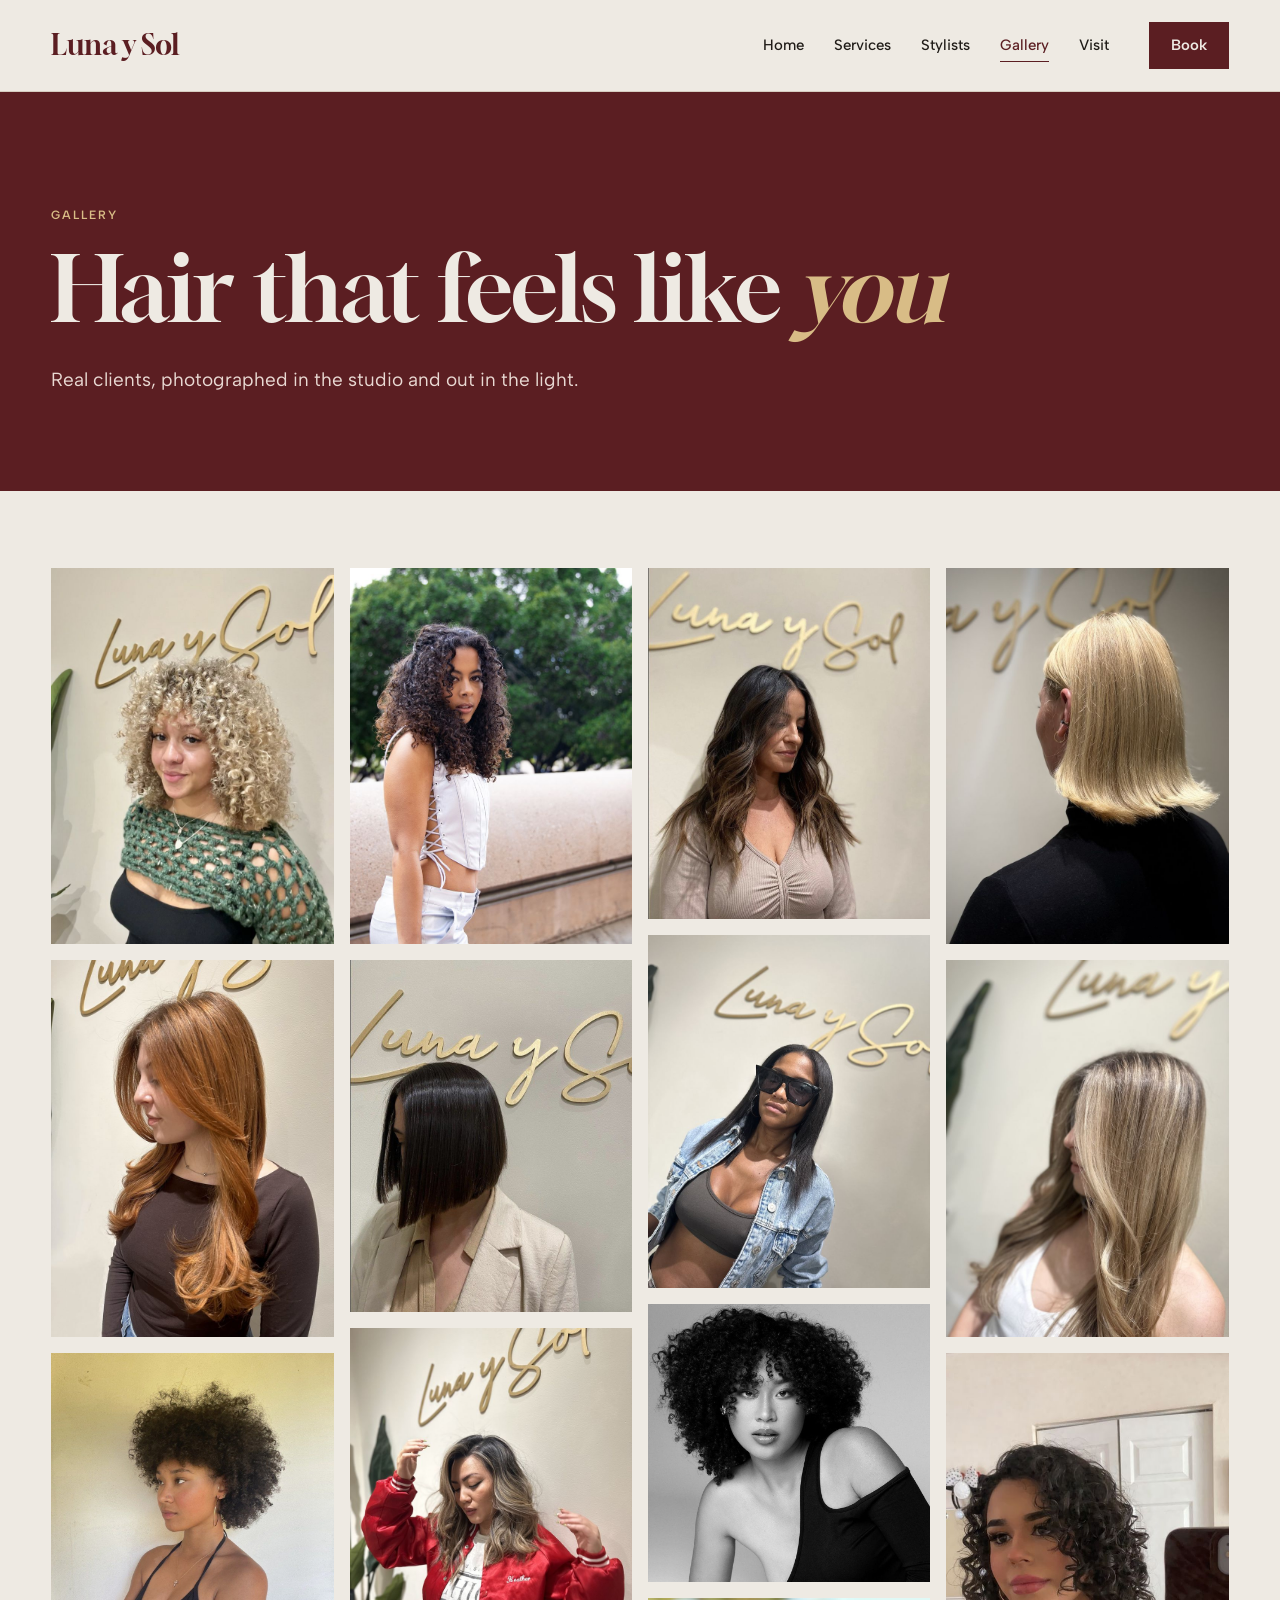
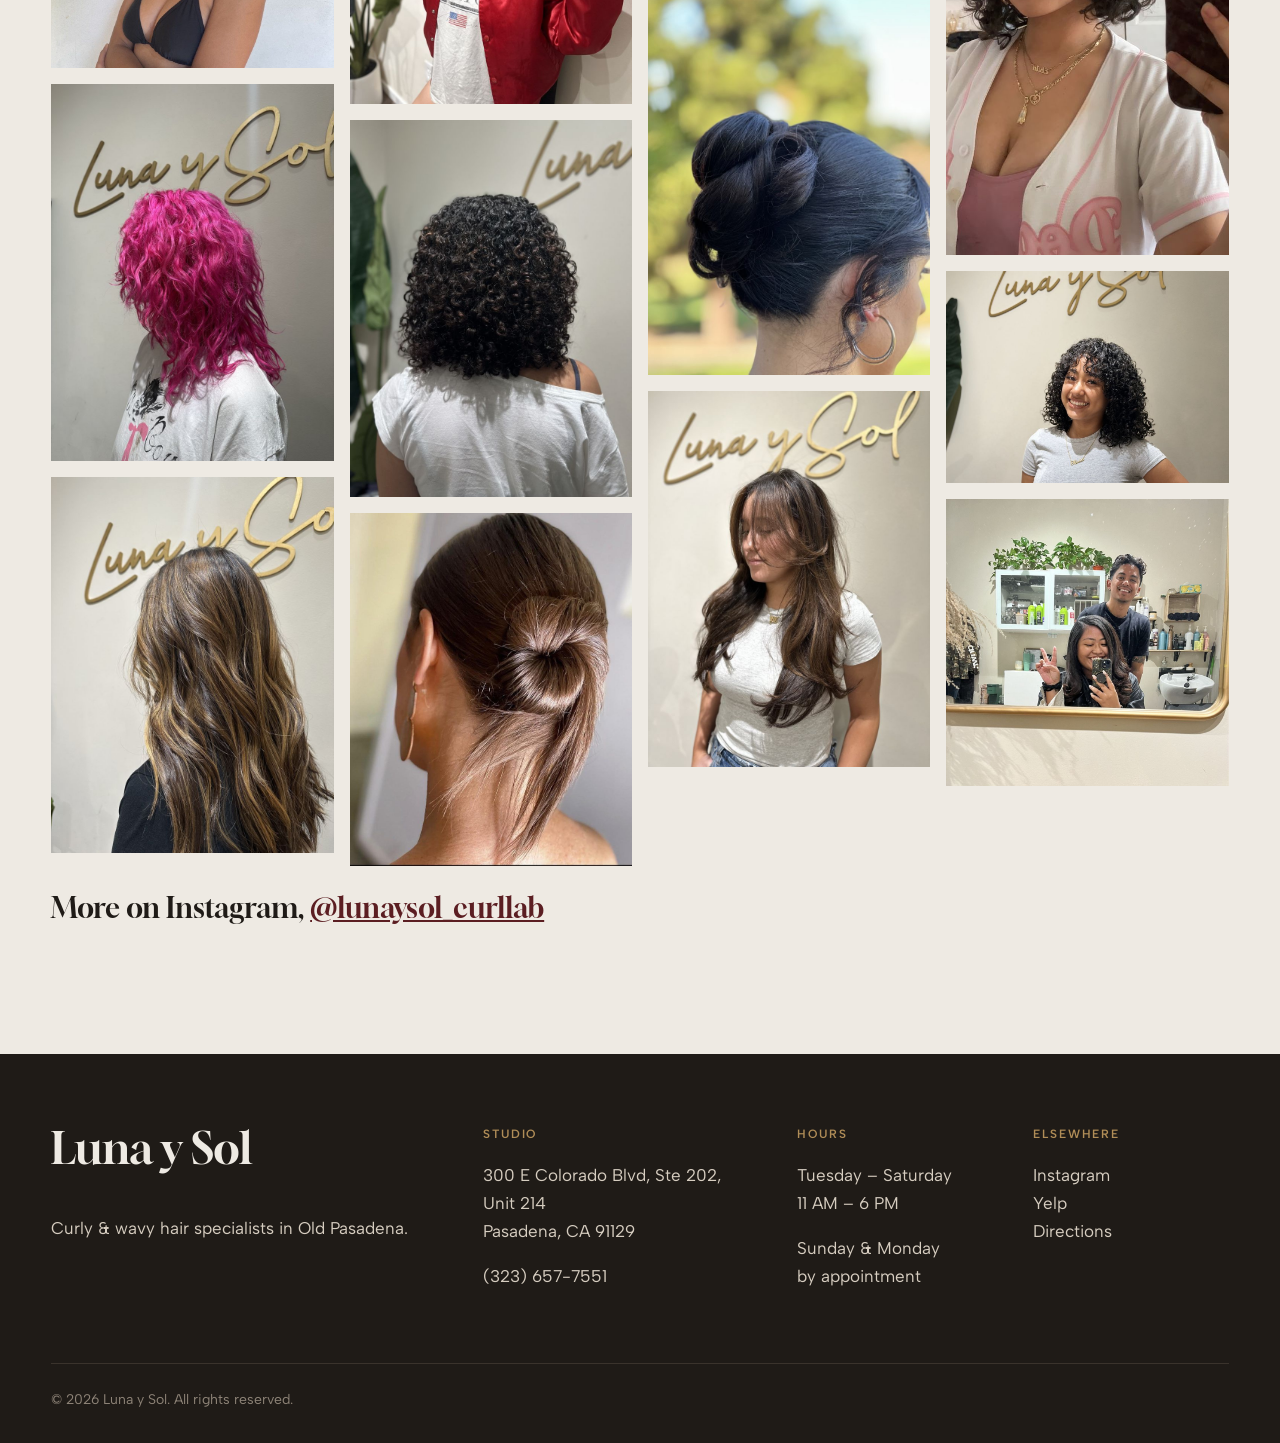
==== gallery.html @ 681049b1 "Luna y Sol v6 concept Co-Authored-By: Claude Opus 5.5 <noreply@anthropic.com>" ====
<!doctype html>
<html lang="en">
<head>
<meta charset="utf-8">
<meta name="viewport" content="width=device-width, initial-scale=1">
<title>Gallery | Luna y Sol</title>
<meta name="description" content="Boutique hair studio in Old Pasadena. Curly and wavy cuts, lived-in color, texture services and extensions.">
<link rel="preconnect" href="https://fonts.googleapis.com">
<link rel="preconnect" href="https://fonts.gstatic.com" crossorigin>
<link href="https://fonts.googleapis.com/css2?family=Albert+Sans:wght@400;500;600&family=Gloock&display=swap" rel="stylesheet">
<link rel="stylesheet" href="styles.css">

</head>
<body>
<a class="skip" href="#main">Skip to content</a>
<header class="site-head">
  <a class="mark" href="index.html">Luna y Sol</a>
  <nav class="nav" aria-label="Main">
    <a href="index.html">Home</a>
<a href="services.html">Services</a>
<a href="stylists.html">Stylists</a>
<a href="gallery.html" aria-current="page">Gallery</a>
<a href="visit.html">Visit</a>
  </nav>
  <a class="head-book" href="visit.html#book">Book</a>
  <details class="menu">
    <summary>Menu</summary>
    <nav aria-label="Mobile"><a href="index.html">Home</a>
<a href="services.html">Services</a>
<a href="stylists.html">Stylists</a>
<a href="gallery.html" aria-current="page">Gallery</a>
<a href="visit.html">Visit</a><a href="visit.html#book">Book a visit</a></nav>
  </details>
</header>
<main id="main">
<section class="page-head">
  <p class="label">Gallery</p>
  <h1>Hair that feels like <em>you</em></h1>
  <p class="lede">Real clients, photographed in the studio and out in the light.</p>
</section>
<div class="wrap masonry">
<figure><img src="images/photo16.jpg" alt="Blonde spiral curls under the gold Luna y Sol sign" loading="lazy"></figure>
<figure><img src="images/photo12.jpg" alt="Long copper layers with soft face-framing" loading="lazy"></figure>
<figure><img src="images/photo4.jpg" alt="Rounded coily shape, natural texture" loading="lazy"></figure>
<figure><img src="images/photo14.jpg" alt="Vivid magenta waves" loading="lazy"></figure>
<figure><img src="images/photo18.jpg" alt="Lived-in brunette balayage" loading="lazy"></figure>
<figure><img src="images/photo2.jpg" alt="Defined curls photographed outdoors" loading="lazy"></figure>
<figure><img src="images/photo15.jpg" alt="Glossy blunt bob" loading="lazy"></figure>
<figure><img src="images/photo3.jpg" alt="Bronde waves with curtain fringe" loading="lazy"></figure>
<figure><img src="images/photo19.jpg" alt="Dense curly cut from behind" loading="lazy"></figure>
<figure><img src="images/photo11.jpg" alt="Low sculpted bun" loading="lazy"></figure>
<figure><img src="images/photo5.jpg" alt="Dark chocolate waves" loading="lazy"></figure>
<figure><img src="images/photo13.jpg" alt="Sleek long straight hair" loading="lazy"></figure>
<figure><img src="images/photo1.jpg" alt="Black and white portrait of full curls" loading="lazy"></figure>
<figure><img src="images/photo17.jpg" alt="Twisted updo with pins" loading="lazy"></figure>
<figure><img src="images/photo6.jpg" alt="Long layers with curtain bangs" loading="lazy"></figure>
<figure><img src="images/photo10.jpg" alt="Platinum blunt bob from behind" loading="lazy"></figure>
<figure><img src="images/photo20.jpg" alt="Soft blonde ribbons of color" loading="lazy"></figure>
<figure><img src="images/photo7.jpg" alt="Curly bob mirror selfie" loading="lazy"></figure>
<figure><img src="images/photo9.jpg" alt="Smiling client with shoulder-length curls" loading="lazy"></figure>
<figure><img src="images/photo8.jpg" alt="Hector and a client in the studio mirror" loading="lazy"></figure>
</div>
<section class="wrap ig-line"><p>More on Instagram, <a href="https://www.instagram.com/lunaysol_curllab/">@lunaysol_curllab</a></p></section>
</main>
<footer class="site-foot">
  <div class="foot-grid">
    <div>
      <p class="foot-mark">Luna y Sol</p>
      <p>Curly &amp; wavy hair specialists in Old Pasadena.</p>
    </div>
    <div>
      <p class="label">Studio</p>
      <p>300 E Colorado Blvd, Ste 202, Unit 214<br>Pasadena, CA 91129</p>
      <p><a href="tel:+13236577551">(323) 657-7551</a></p>
    </div>
    <div>
      <p class="label">Hours</p>
      <p>Tuesday – Saturday<br>11 AM – 6 PM</p>
      <p>Sunday &amp; Monday<br>by appointment</p>
    </div>
    <div>
      <p class="label">Elsewhere</p>
      <p><a href="https://www.instagram.com/lunaysol_curllab/">Instagram</a><br><a href="https://www.yelp.com/biz/luna-y-sol-pasadena">Yelp</a><br><a href="https://www.google.com/maps/dir/?api=1&destination=300+E+Colorado+Blvd+Pasadena+CA">Directions</a></p>
    </div>
  </div>
  <p class="copy">&copy; 2026 Luna y Sol. All rights reserved.</p>
</footer>
</body>
</html>
---- styles.css ----
:root{
  --oxblood:#5B1E22; --oxblood-2:#43161A; --oxblood-3:#6E2A2E;
  --brass:#B08D57; --brass-light:#D8BC86; --brass-deep:#7A5C30;
  --plaster:#EEEAE3; --plaster-2:#E5DFD5; --stone:#D6CDC0;
  --ink:#1F1B17; --muted:#5E554B;
  --serif:"Gloock", Georgia, serif; --sans:"Albert Sans", system-ui, sans-serif;
  --pad:clamp(16px,4vw,56px);
}
*{box-sizing:border-box}
html{scroll-behavior:smooth}
body{margin:0;background:var(--plaster);color:var(--ink);font:400 17px/1.65 var(--sans);-webkit-font-smoothing:antialiased}
img{display:block;max-width:100%}
a{color:inherit}
h1,h2,h3{font-family:var(--serif);font-weight:400;line-height:1.05;margin:0;letter-spacing:-.01em}
em{font-style:italic}
p{margin:0 0 1em}
.wrap{max-width:1320px;margin:0 auto;padding-left:var(--pad);padding-right:var(--pad)}
.label{font:600 12px/1.4 var(--sans);letter-spacing:.16em;text-transform:uppercase;color:var(--brass-deep);margin:0 0 18px}
.skip{position:absolute;left:-999px}.skip:focus{left:16px;top:16px;background:#fff;padding:8px 12px;z-index:9}
:focus-visible{outline:2px solid var(--brass);outline-offset:3px}

/* header */
.site-head{display:flex;align-items:center;gap:40px;padding:22px var(--pad);background:var(--plaster);border-bottom:1px solid var(--stone);position:sticky;top:0;z-index:20}
.mark{font:400 28px/1 var(--serif);text-decoration:none;color:var(--oxblood);margin-right:auto}
.nav{display:flex;gap:30px}
.nav a{text-decoration:none;font-size:15px;font-weight:500;padding:4px 0;border-bottom:1px solid transparent}
.nav a:hover,.nav a[aria-current]{border-color:var(--oxblood);color:var(--oxblood)}
.head-book{font-weight:600;font-size:15px;color:var(--plaster);background:var(--oxblood);padding:11px 22px;text-decoration:none}
.head-book:hover{background:var(--oxblood-2)}
.menu{display:none;position:relative}
.menu summary{list-style:none;cursor:pointer;font-weight:600;font-size:15px;padding:8px 0;border-bottom:1px solid var(--ink)}
.menu summary::-webkit-details-marker{display:none}
.menu nav{position:absolute;right:0;top:44px;background:var(--oxblood);color:var(--plaster);display:flex;flex-direction:column;min-width:220px;padding:12px 0}
.menu nav a{padding:12px 22px;text-decoration:none;font-size:17px}
.menu nav a[aria-current]{color:var(--brass-light)}

/* buttons */
.btn{display:inline-block;background:var(--brass);color:var(--ink);font-weight:600;font-size:15px;padding:14px 26px;text-decoration:none;transition:background .2s}
.btn:hover{background:var(--brass-light)}
.text-link{font-weight:600;font-size:15px;text-decoration:none;border-bottom:1px solid currentColor;padding-bottom:2px}
.text-link.light{color:var(--plaster)}
.actions{display:flex;flex-wrap:wrap;align-items:center;gap:22px 28px;margin-top:30px}

/* hero */
.hero{display:grid;grid-template-columns:5fr 7fr;min-height:clamp(560px,calc(100vh - 81px),880px);background:var(--oxblood);color:var(--plaster)}
.hero-panel{padding:clamp(40px,6vw,96px) var(--pad);display:flex;flex-direction:column;justify-content:center}
.hero-panel .label{color:var(--brass-light)}
.hero h1{font-size:clamp(56px,7.4vw,124px);line-height:.95;margin-bottom:30px}
.hero h1 em{color:var(--brass-light)}
.hero-text{max-width:30em;color:#E9D9D3;font-size:18px}
.hero-meta{display:flex;gap:44px;margin:56px 0 0;padding-top:22px;border-top:1px solid var(--oxblood-3)}
.hero-meta dt{font-size:12px;letter-spacing:.16em;text-transform:uppercase;color:var(--brass-light)}
.hero-meta dd{margin:4px 0 0}
.hero-photo{position:relative;overflow:hidden}
.hero-photo img{position:absolute;inset:0;width:100%;height:100%;object-fit:cover;object-position:60% 30%}

/* welcome */
.welcome{padding-top:clamp(72px,10vw,150px);padding-bottom:clamp(56px,8vw,110px)}
.welcome .big{font:400 clamp(28px,3.6vw,52px)/1.18 var(--serif);max-width:22em;color:var(--oxblood)}
.welcome .small{max-width:34em;color:var(--muted);margin-left:auto;margin-top:28px;font-size:18px}

/* section heads */
.sec-head{display:flex;justify-content:space-between;align-items:end;gap:24px 60px;flex-wrap:wrap;margin-bottom:44px}
.sec-head h2{font-size:clamp(40px,5vw,76px)}
.sec-head h2 em{color:var(--oxblood)}
.sec-head p{max-width:30em;color:var(--muted);margin:0}

/* ledger */
.ledger-sec{padding-bottom:clamp(72px,10vw,140px)}
.ledger{list-style:none;margin:0;padding:0;border-top:1px solid var(--ink)}
.ledger li{border-bottom:1px solid var(--stone)}
.ledger a{display:grid;grid-template-columns:56px minmax(0,4fr) minmax(0,2fr) minmax(0,3fr) 96px;gap:24px;align-items:center;padding:22px 0;text-decoration:none;transition:background .25s,padding .25s}
.ledger a:hover{background:var(--plaster-2);padding-left:14px;padding-right:14px}
.l-num{font:500 14px var(--sans);color:var(--brass-deep)}
.l-name{font:400 clamp(28px,3vw,44px)/1.05 var(--serif)}
.l-kick{font-size:14px;font-weight:600;letter-spacing:.06em;text-transform:uppercase;color:var(--oxblood)}
.l-items{color:var(--muted);font-size:15px}
.ledger img{width:96px;height:120px;object-fit:cover;filter:saturate(.85)}
.ledger a:hover img{filter:none}

/* signature */
.signature{display:grid;grid-template-columns:1fr 1fr;background:var(--oxblood-2);color:var(--plaster)}
.sig-photo{min-height:640px;position:relative}
.sig-photo img{position:absolute;inset:0;width:100%;height:100%;object-fit:cover;object-position:center 20%}
.sig-copy{padding:clamp(48px,7vw,120px) var(--pad);align-self:center;max-width:640px}
.sig-copy .label{color:var(--brass-light)}
.sig-copy h2{font-size:clamp(44px,5.2vw,84px);margin-bottom:28px}
.sig-copy p{color:#E9D9D3;font-size:18px}
.sig-copy .result{font:400 26px/1.3 var(--serif);color:var(--brass-light);margin:28px 0}
.ruled{list-style:none;padding:0;margin:0 0 34px}
.ruled li{padding:12px 0;border-top:1px solid rgba(214,205,192,.35)}
.ruled li:last-child{border-bottom:1px solid rgba(214,205,192,.35)}
.signature .ruled li{border-color:var(--oxblood-3)}

/* textures */
.textures{padding-top:clamp(72px,10vw,140px);padding-bottom:clamp(72px,10vw,140px)}
.tex-row{display:grid;grid-template-columns:repeat(4,1fr);gap:20px}
.tex-row figure{margin:0}
.tex-row img{aspect-ratio:3/4;width:100%;object-fit:cover}
.tex-row:hover img{opacity:.75}.tex-row figure:hover img{opacity:1}
.tex-row img{transition:opacity .3s}
.tex-row figcaption{padding-top:16px;color:var(--muted);font-size:15px}
.tex-row figcaption span{display:block;font:400 34px/1.1 var(--serif);color:var(--ink);margin-bottom:4px}

/* stylists home */
.stylists-home{padding-bottom:clamp(72px,10vw,140px)}
.stylist-pair{display:grid;grid-template-columns:1fr 1fr;gap:20px}
.stylist img{aspect-ratio:4/5;width:100%;object-fit:cover;object-position:center 25%}
.stylist div{display:flex;justify-content:space-between;align-items:baseline;padding:18px 0;border-bottom:1px solid var(--ink)}
.stylist h3{font-size:40px}
.stylist .label{margin:0}

/* reviews */
.reviews{padding-top:clamp(56px,8vw,110px);padding-bottom:clamp(72px,10vw,140px);border-top:1px solid var(--stone)}
.rev-grid{display:grid;grid-template-columns:3fr 2fr;gap:60px;align-items:start}
blockquote{margin:0}
blockquote cite{display:block;font:600 13px var(--sans);letter-spacing:.14em;text-transform:uppercase;font-style:normal;color:var(--brass-deep)}
.rev-main p{font:400 clamp(30px,3.6vw,54px)/1.15 var(--serif);color:var(--oxblood)}
.rev-side blockquote{padding:0 0 28px;margin-bottom:28px;border-bottom:1px solid var(--stone)}
.rev-side p{font-size:19px}
.yelp{margin-top:30px}.yelp a{font-weight:600;color:var(--oxblood)}
.rev-cols{columns:3 280px;column-gap:48px}
.rev-cols blockquote{break-inside:avoid;padding:24px 0;border-top:1px solid var(--stone)}
.rev-cols p{font:400 23px/1.3 var(--serif)}

/* visit home */
.visit-home{background:var(--oxblood);color:var(--plaster);padding:clamp(64px,9vw,130px) 0}
.visit-grid{display:grid;grid-template-columns:3fr 2fr;gap:60px}
.visit-home .label{color:var(--brass-light)}
.visit-home h2{font-size:clamp(48px,6vw,96px);margin-bottom:28px}
.visit-home p{color:#E9D9D3;max-width:32em}
.hours{border-collapse:collapse;width:100%;align-self:end}
.hours caption{text-align:left}
.visit-home .hours caption{color:var(--brass-light)}
.hours th,.hours td{padding:13px 0;border-bottom:1px solid var(--oxblood-3);text-align:left;font-weight:400}
.hours td{text-align:right}
.hours.dark th,.hours.dark td{border-color:var(--stone)}

/* footer */
.site-foot{background:var(--ink);color:var(--stone);padding:72px var(--pad) 32px}
.foot-grid{display:grid;grid-template-columns:2fr 1.4fr 1fr 1fr;gap:40px;max-width:1320px;margin:0 auto}
.foot-mark{font:400 44px/1 var(--serif);color:var(--plaster)}
.site-foot .label{color:var(--brass)}
.site-foot a{text-decoration:none}.site-foot a:hover{color:var(--brass-light)}
.copy{max-width:1320px;margin:56px auto 0;padding-top:24px;border-top:1px solid #3a332c;font-size:14px;color:#8d8377}

/* page head */
.page-head{background:var(--oxblood);color:var(--plaster);padding:clamp(64px,9vw,130px) var(--pad) clamp(48px,6vw,80px)}
.page-head .label{color:var(--brass-light)}
.page-head h1{font-size:clamp(52px,7vw,112px);max-width:12em}
.page-head h1 em{color:var(--brass-light)}
.page-head .lede{max-width:36em;margin-top:28px;color:#E9D9D3;font-size:19px}

/* services page */
.svc-list{padding-top:clamp(56px,8vw,110px)}
.svc{display:grid;grid-template-columns:5fr 7fr;gap:clamp(28px,5vw,80px);padding-bottom:clamp(56px,8vw,110px);margin-bottom:clamp(56px,8vw,110px);border-bottom:1px solid var(--stone);scroll-margin-top:100px}
.svc img{width:100%;aspect-ratio:4/5;object-fit:cover}
.svc-copy{align-self:center;max-width:620px}
.svc-copy h2{font-size:clamp(40px,4.6vw,68px);margin-bottom:22px}
.svc-copy .ruled li{border-color:var(--stone)}
.pricing{padding-bottom:clamp(72px,10vw,140px);max-width:900px;margin-left:0}
.pricing h2{font-size:44px;margin-bottom:20px;color:var(--oxblood)}
.pricing p{font-size:20px;color:var(--muted)}

/* stylists page */
.st-full{display:grid;grid-template-columns:1fr 1fr;gap:clamp(28px,5vw,80px);padding:clamp(56px,8vw,110px) 0;border-bottom:1px solid var(--stone)}
.st-full:nth-child(even) img{order:2}
.st-full img{width:100%;aspect-ratio:4/5;object-fit:cover;object-position:center 25%}
.st-full>div{align-self:center;max-width:560px}
.st-full h2{font-size:clamp(56px,7vw,110px);margin-bottom:24px;color:var(--oxblood)}
.st-full p{font-size:19px}
.st-full .btn{margin-top:16px}

/* gallery */
.masonry{columns:4 240px;column-gap:16px;padding-top:clamp(48px,6vw,80px)}
.masonry figure{margin:0 0 16px;break-inside:avoid}
.masonry img{width:100%}
.ig-line{padding-top:24px;padding-bottom:100px;font:400 28px/1.3 var(--serif)}
.ig-line a{color:var(--oxblood)}

/* visit page */
.visit-page{display:grid;grid-template-columns:2fr 1fr;gap:60px;padding-top:clamp(56px,8vw,100px);padding-bottom:clamp(56px,8vw,100px)}
.vp-main>img{width:100%;aspect-ratio:16/10;object-fit:cover;margin-bottom:44px}
.vp-cols{display:grid;grid-template-columns:1fr 1.3fr;gap:44px}
.vp-cols h2{font-size:34px;margin-bottom:18px}
.vp-cols .ruled li{border-color:var(--stone);padding:9px 0}
.ruled.two{columns:2;column-gap:28px}
.ruled.two li{break-inside:avoid;border-bottom:none}
.book{background:var(--oxblood-2);color:var(--plaster);padding:clamp(64px,9vw,130px) 0;scroll-margin-top:80px}
.book-grid{display:grid;grid-template-columns:1fr 1fr;gap:60px;align-items:end}
.book h2{font-size:clamp(48px,6vw,96px)}
.book h2 em{color:var(--brass-light)}
.book p{color:#E9D9D3;font-size:19px}

@media (max-width:1000px){
  .nav,.head-book{display:none}
  .menu{display:block}
  .hero{grid-template-columns:1fr;min-height:0}
  .hero-photo{aspect-ratio:4/3;order:-1}
  .ledger a{grid-template-columns:40px 1fr 80px;gap:6px 18px}
  .l-num{grid-row:span 3}
  .l-kick,.l-items{grid-column:2}
  .ledger img{grid-row:1/span 3;grid-column:3;width:80px;height:100px}
  .signature{grid-template-columns:1fr}
  .sig-photo{min-height:0;aspect-ratio:1}
  .tex-row{grid-template-columns:1fr 1fr}
  .rev-grid,.visit-grid,.visit-page,.book-grid{grid-template-columns:1fr;gap:44px}
  .foot-grid{grid-template-columns:1fr 1fr}
  .svc,.st-full{grid-template-columns:1fr}
  .st-full:nth-child(even) img{order:0}
}
@media (max-width:620px){
  body{font-size:16px}
  .site-head{padding-top:16px;padding-bottom:16px}
  .mark{font-size:24px}
  .stylist-pair,.vp-cols,.foot-grid{grid-template-columns:1fr}
  .tex-row{gap:14px}
  .tex-row figcaption span{font-size:26px}
  .ruled.two{columns:1}
  .hero-meta{gap:28px}
  .ledger a:hover{padding-left:0;padding-right:0}
}
@media (prefers-reduced-motion:reduce){*{transition:none!important;scroll-behavior:auto!important}}
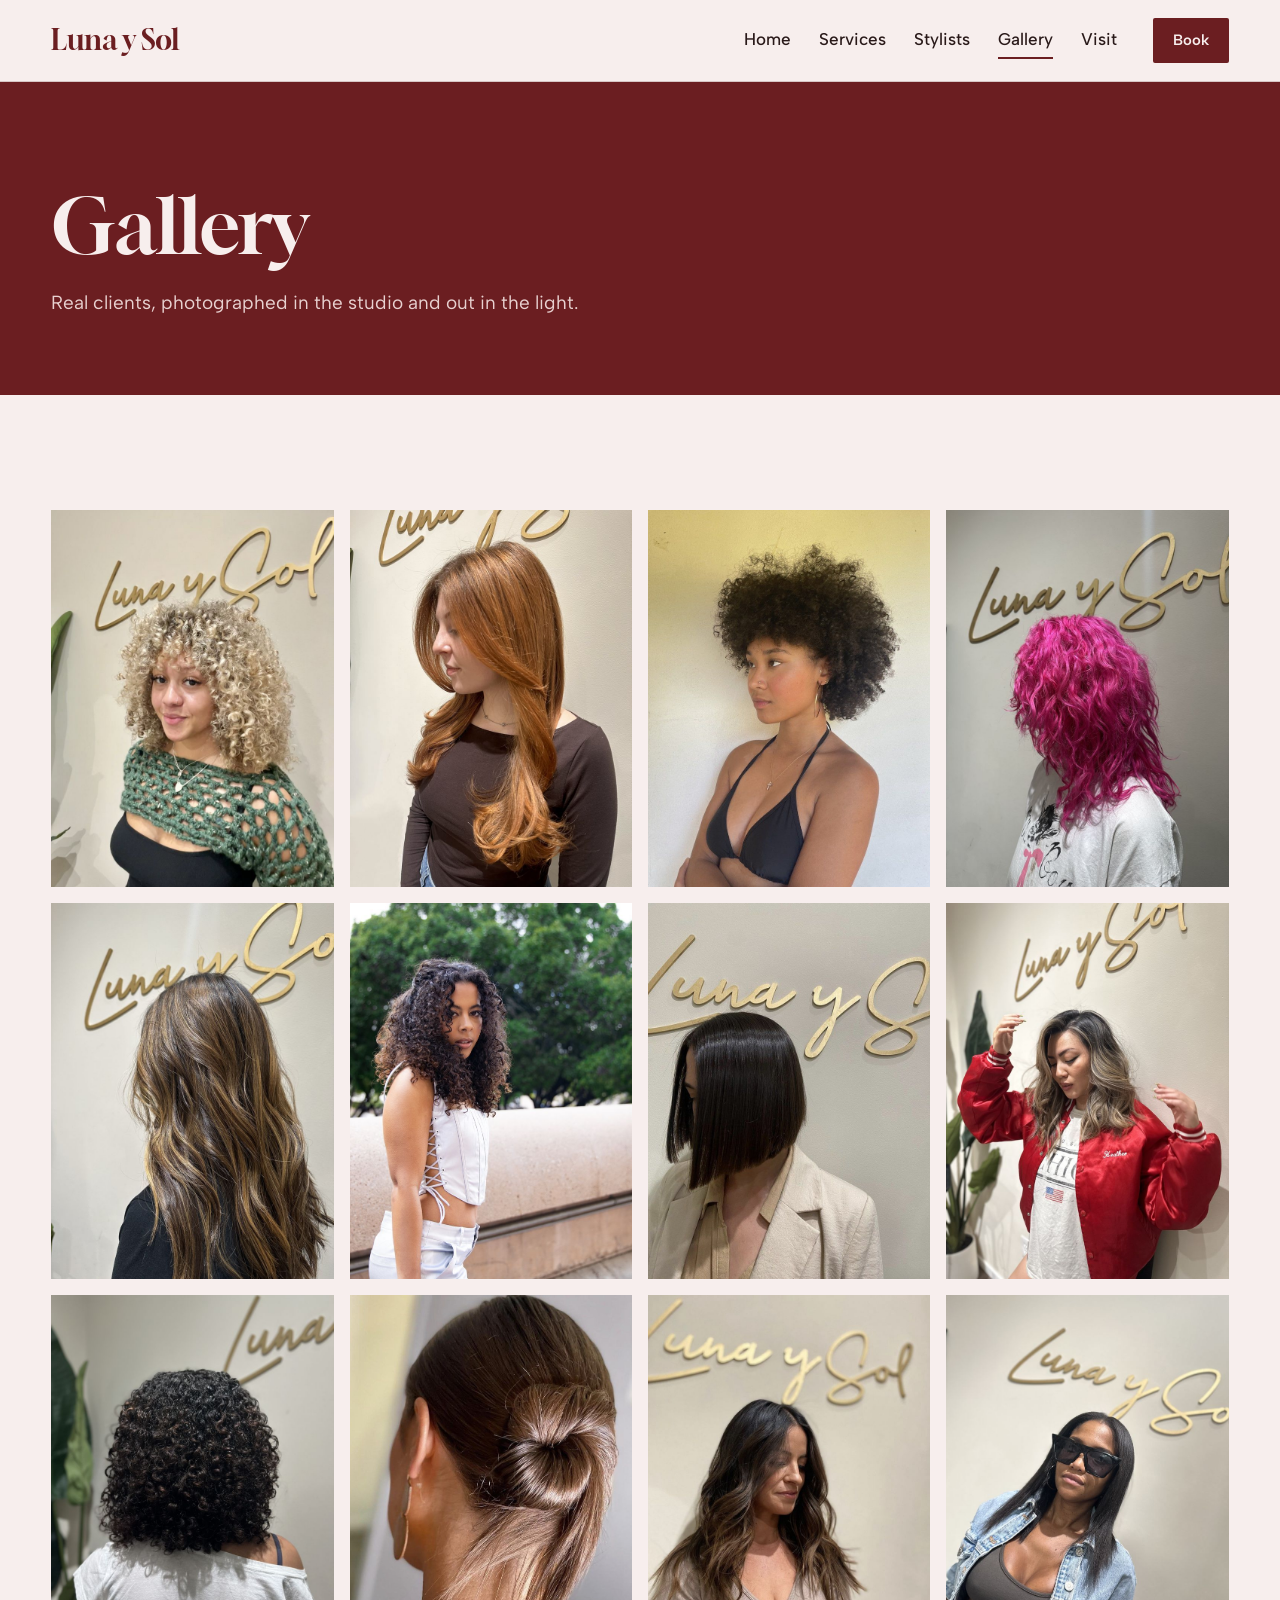
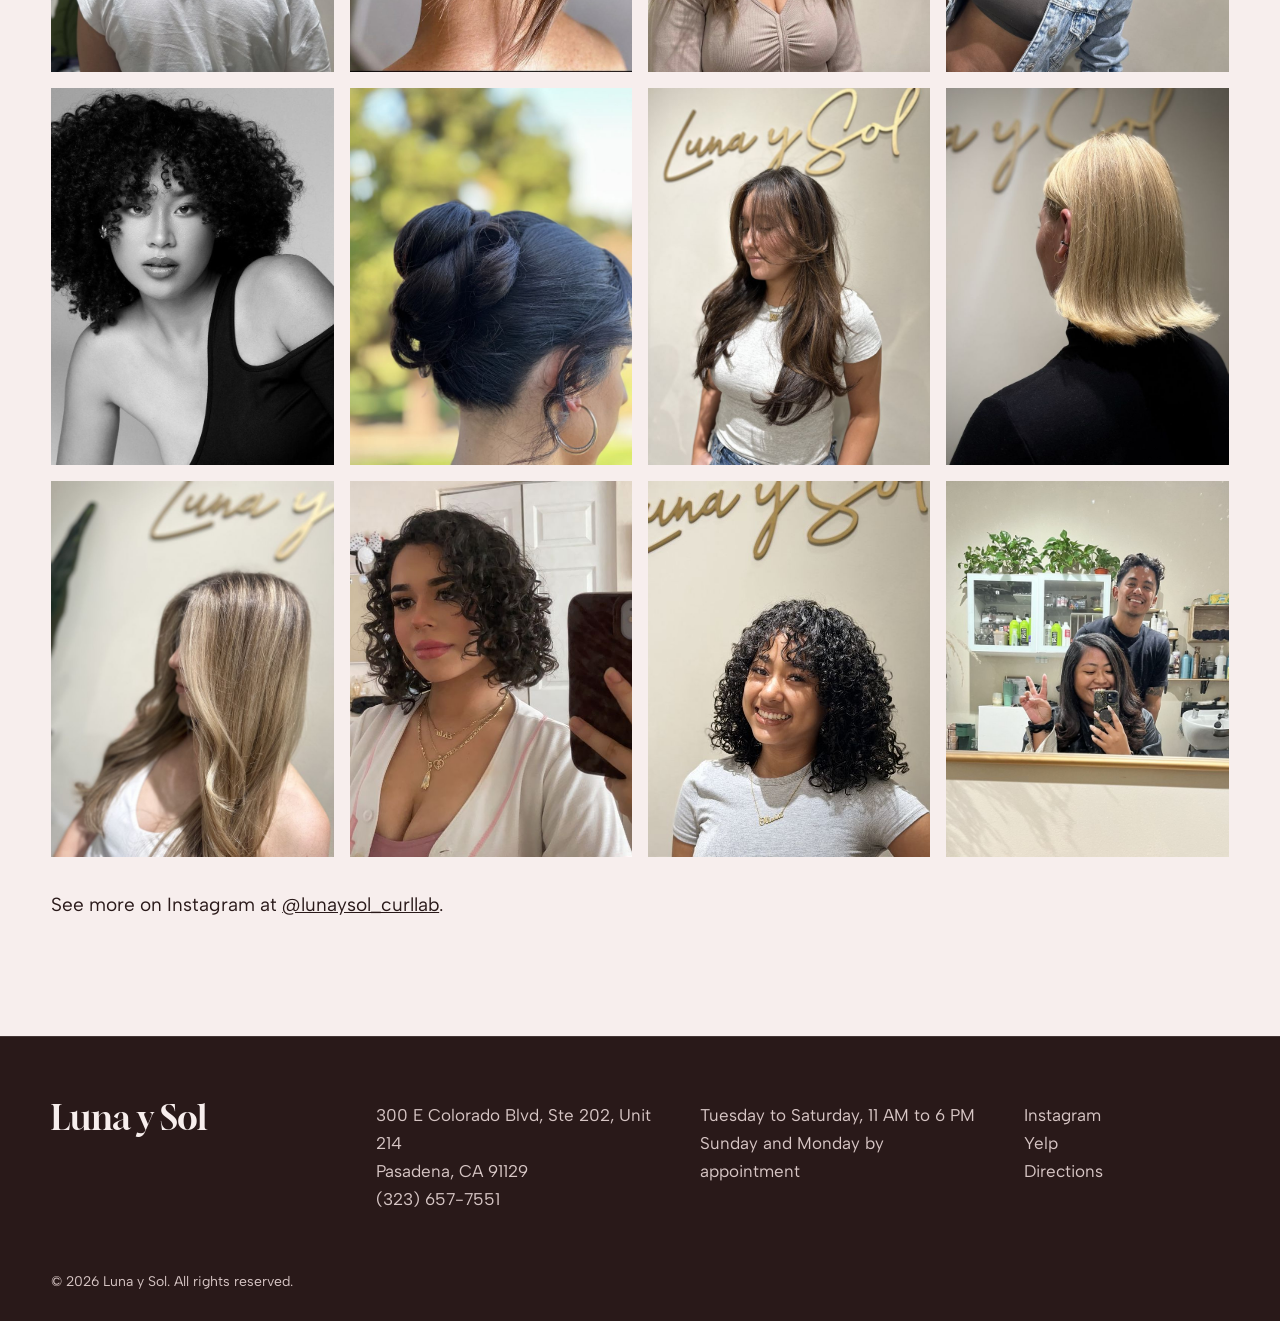
==== commit ced344e0: "Simplify design: verified OKLCH palette, plain titles, centered images, scroll reveal Co-Authored-By" ====
--- a/gallery.html
+++ b/gallery.html
@@ -9,81 +9,74 @@
 <link rel="preconnect" href="https://fonts.gstatic.com" crossorigin>
 <link href="https://fonts.googleapis.com/css2?family=Albert+Sans:wght@400;500;600&family=Gloock&display=swap" rel="stylesheet">
 <link rel="stylesheet" href="styles.css">
-
 </head>
 <body>
 <a class="skip" href="#main">Skip to content</a>
 <header class="site-head">
   <a class="mark" href="index.html">Luna y Sol</a>
-  <nav class="nav" aria-label="Main">
-    <a href="index.html">Home</a>
+  <nav class="nav" aria-label="Main"><a href="index.html">Home</a>
 <a href="services.html">Services</a>
 <a href="stylists.html">Stylists</a>
 <a href="gallery.html" aria-current="page">Gallery</a>
-<a href="visit.html">Visit</a>
-  </nav>
-  <a class="head-book" href="visit.html#book">Book</a>
+<a href="visit.html">Visit</a></nav>
+  <a class="btn btn-sm" href="visit.html#book">Book</a>
   <details class="menu">
     <summary>Menu</summary>
     <nav aria-label="Mobile"><a href="index.html">Home</a>
 <a href="services.html">Services</a>
 <a href="stylists.html">Stylists</a>
 <a href="gallery.html" aria-current="page">Gallery</a>
-<a href="visit.html">Visit</a><a href="visit.html#book">Book a visit</a></nav>
+<a href="visit.html">Visit</a><a href="visit.html#book">Book</a></nav>
   </details>
 </header>
 <main id="main">
 <section class="page-head">
-  <p class="label">Gallery</p>
-  <h1>Hair that feels like <em>you</em></h1>
-  <p class="lede">Real clients, photographed in the studio and out in the light.</p>
+  <div class="wrap" data-r>
+    <h1>Gallery</h1>
+    <p>Real clients, photographed in the studio and out in the light.</p>
+  </div>
 </section>
-<div class="wrap masonry">
-<figure><img src="images/photo16.jpg" alt="Blonde spiral curls under the gold Luna y Sol sign" loading="lazy"></figure>
-<figure><img src="images/photo12.jpg" alt="Long copper layers with soft face-framing" loading="lazy"></figure>
-<figure><img src="images/photo4.jpg" alt="Rounded coily shape, natural texture" loading="lazy"></figure>
-<figure><img src="images/photo14.jpg" alt="Vivid magenta waves" loading="lazy"></figure>
-<figure><img src="images/photo18.jpg" alt="Lived-in brunette balayage" loading="lazy"></figure>
-<figure><img src="images/photo2.jpg" alt="Defined curls photographed outdoors" loading="lazy"></figure>
-<figure><img src="images/photo15.jpg" alt="Glossy blunt bob" loading="lazy"></figure>
-<figure><img src="images/photo3.jpg" alt="Bronde waves with curtain fringe" loading="lazy"></figure>
-<figure><img src="images/photo19.jpg" alt="Dense curly cut from behind" loading="lazy"></figure>
-<figure><img src="images/photo11.jpg" alt="Low sculpted bun" loading="lazy"></figure>
-<figure><img src="images/photo5.jpg" alt="Dark chocolate waves" loading="lazy"></figure>
-<figure><img src="images/photo13.jpg" alt="Sleek long straight hair" loading="lazy"></figure>
-<figure><img src="images/photo1.jpg" alt="Black and white portrait of full curls" loading="lazy"></figure>
-<figure><img src="images/photo17.jpg" alt="Twisted updo with pins" loading="lazy"></figure>
-<figure><img src="images/photo6.jpg" alt="Long layers with curtain bangs" loading="lazy"></figure>
-<figure><img src="images/photo10.jpg" alt="Platinum blunt bob from behind" loading="lazy"></figure>
-<figure><img src="images/photo20.jpg" alt="Soft blonde ribbons of color" loading="lazy"></figure>
-<figure><img src="images/photo7.jpg" alt="Curly bob mirror selfie" loading="lazy"></figure>
-<figure><img src="images/photo9.jpg" alt="Smiling client with shoulder-length curls" loading="lazy"></figure>
-<figure><img src="images/photo8.jpg" alt="Hector and a client in the studio mirror" loading="lazy"></figure>
+<div class="wrap gallery">
+<figure data-r><img src="images/photo16.jpg" alt="Blonde spiral curls under the gold Luna y Sol sign" loading="lazy"></figure>
+<figure data-r><img src="images/photo12.jpg" alt="Long copper layers with soft face-framing" loading="lazy"></figure>
+<figure data-r><img src="images/photo4.jpg" alt="Rounded coily shape, natural texture" loading="lazy"></figure>
+<figure data-r><img src="images/photo14.jpg" alt="Vivid magenta waves" loading="lazy"></figure>
+<figure data-r><img src="images/photo18.jpg" alt="Lived-in brunette balayage" loading="lazy"></figure>
+<figure data-r><img src="images/photo2.jpg" alt="Defined curls photographed outdoors" loading="lazy"></figure>
+<figure data-r><img src="images/photo15.jpg" alt="Glossy blunt bob" loading="lazy"></figure>
+<figure data-r><img src="images/photo3.jpg" alt="Bronde waves with curtain fringe" loading="lazy"></figure>
+<figure data-r><img src="images/photo19.jpg" alt="Dense curly cut from behind" loading="lazy"></figure>
+<figure data-r><img src="images/photo11.jpg" alt="Low sculpted bun" loading="lazy"></figure>
+<figure data-r><img src="images/photo5.jpg" alt="Dark chocolate waves" loading="lazy"></figure>
+<figure data-r><img src="images/photo13.jpg" alt="Sleek long straight hair" loading="lazy"></figure>
+<figure data-r><img src="images/photo1.jpg" alt="Black and white portrait of full curls" loading="lazy"></figure>
+<figure data-r><img src="images/photo17.jpg" alt="Twisted updo with pins" loading="lazy"></figure>
+<figure data-r><img src="images/photo6.jpg" alt="Long layers with curtain bangs" loading="lazy"></figure>
+<figure data-r><img src="images/photo10.jpg" alt="Platinum blunt bob from behind" loading="lazy"></figure>
+<figure data-r><img src="images/photo20.jpg" alt="Soft blonde ribbons of color" loading="lazy"></figure>
+<figure data-r><img src="images/photo7.jpg" alt="Curly bob mirror selfie" loading="lazy"></figure>
+<figure data-r><img src="images/photo9.jpg" alt="Smiling client with shoulder-length curls" loading="lazy"></figure>
+<figure data-r><img src="images/photo8.jpg" alt="Hector and a client in the studio mirror" loading="lazy"></figure>
 </div>
-<section class="wrap ig-line"><p>More on Instagram, <a href="https://www.instagram.com/lunaysol_curllab/">@lunaysol_curllab</a></p></section>
+<p class="wrap gal-more" data-r>See more on Instagram at <a href="https://www.instagram.com/lunaysol_curllab/">@lunaysol_curllab</a>.</p>
 </main>
 <footer class="site-foot">
-  <div class="foot-grid">
-    <div>
-      <p class="foot-mark">Luna y Sol</p>
-      <p>Curly &amp; wavy hair specialists in Old Pasadena.</p>
-    </div>
-    <div>
-      <p class="label">Studio</p>
-      <p>300 E Colorado Blvd, Ste 202, Unit 214<br>Pasadena, CA 91129</p>
-      <p><a href="tel:+13236577551">(323) 657-7551</a></p>
-    </div>
-    <div>
-      <p class="label">Hours</p>
-      <p>Tuesday – Saturday<br>11 AM – 6 PM</p>
-      <p>Sunday &amp; Monday<br>by appointment</p>
-    </div>
-    <div>
-      <p class="label">Elsewhere</p>
-      <p><a href="https://www.instagram.com/lunaysol_curllab/">Instagram</a><br><a href="https://www.yelp.com/biz/luna-y-sol-pasadena">Yelp</a><br><a href="https://www.google.com/maps/dir/?api=1&destination=300+E+Colorado+Blvd+Pasadena+CA">Directions</a></p>
-    </div>
+  <div class="wrap foot-grid">
+    <p class="foot-mark">Luna y Sol</p>
+    <p>300 E Colorado Blvd, Ste 202, Unit 214<br>Pasadena, CA 91129<br><a href="tel:+13236577551">(323) 657-7551</a></p>
+    <p>Tuesday to Saturday, 11 AM to 6 PM<br>Sunday and Monday by appointment</p>
+    <p><a href="https://www.instagram.com/lunaysol_curllab/">Instagram</a><br><a href="https://www.yelp.com/biz/luna-y-sol-pasadena">Yelp</a><br><a href="https://www.google.com/maps/dir/?api=1&destination=300+E+Colorado+Blvd+Pasadena+CA">Directions</a></p>
   </div>
-  <p class="copy">&copy; 2026 Luna y Sol. All rights reserved.</p>
+  <p class="wrap copy">&copy; 2026 Luna y Sol. All rights reserved.</p>
 </footer>
+<script>
+(function(){
+  var d=document.documentElement;
+  if(!('IntersectionObserver' in window)||matchMedia('(prefers-reduced-motion: reduce)').matches||/static/.test(location.search))return;
+  d.classList.add('rv');
+  var io=new IntersectionObserver(function(es){es.forEach(function(e){if(e.isIntersecting){e.target.classList.add('in');io.unobserve(e.target);}});},{rootMargin:'0px 0px -6% 0px',threshold:0.06});
+  document.querySelectorAll('[data-r]').forEach(function(el){io.observe(el);});
+})();
+</script>
 </body>
 </html>
--- a/styles.css
+++ b/styles.css
@@ -1,224 +1,177 @@
-
 :root{
-  --oxblood:#5B1E22; --oxblood-2:#43161A; --oxblood-3:#6E2A2E;
-  --brass:#B08D57; --brass-light:#D8BC86; --brass-deep:#7A5C30;
-  --plaster:#EEEAE3; --plaster-2:#E5DFD5; --stone:#D6CDC0;
-  --ink:#1F1B17; --muted:#5E554B;
+  --paper:#F7EEED;
+  --paper-2:#EEDFDE;
+  --line:#D7C6C5;
+  --muted:#584342;
+  --ink:#291919;
+  --primary:#6B1E21;
+  --primary-2:#520E13;
+  --on-primary-soft:#E8D1D0;
+  --brass:#CCA363;
+  --brass-text:#735520;
+  --brass-light:#E3C290;
   --serif:"Gloock", Georgia, serif; --sans:"Albert Sans", system-ui, sans-serif;
-  --pad:clamp(16px,4vw,56px);
+  --pad:clamp(16px,4vw,56px); --gap:clamp(20px,3vw,40px); --sec:clamp(72px,9vw,128px);
 }
 *{box-sizing:border-box}
 html{scroll-behavior:smooth}
-body{margin:0;background:var(--plaster);color:var(--ink);font:400 17px/1.65 var(--sans);-webkit-font-smoothing:antialiased}
-img{display:block;max-width:100%}
+body{margin:0;background:var(--paper);color:var(--ink);font:400 17px/1.65 var(--sans);-webkit-font-smoothing:antialiased}
+img{display:block;max-width:100%;object-fit:cover;object-position:center}
+figure{margin:0}
 a{color:inherit}
-h1,h2,h3{font-family:var(--serif);font-weight:400;line-height:1.05;margin:0;letter-spacing:-.01em}
-em{font-style:italic}
+h1,h2,h3{font-family:var(--serif);font-weight:400;font-style:normal;line-height:1.08;margin:0}
+h1{font-size:clamp(44px,6vw,88px)}
+h2{font-size:clamp(34px,4vw,56px)}
+h3{font-size:28px}
 p{margin:0 0 1em}
-.wrap{max-width:1320px;margin:0 auto;padding-left:var(--pad);padding-right:var(--pad)}
-.label{font:600 12px/1.4 var(--sans);letter-spacing:.16em;text-transform:uppercase;color:var(--brass-deep);margin:0 0 18px}
-.skip{position:absolute;left:-999px}.skip:focus{left:16px;top:16px;background:#fff;padding:8px 12px;z-index:9}
-:focus-visible{outline:2px solid var(--brass);outline-offset:3px}
+.wrap{max-width:1280px;margin:0 auto;padding-left:var(--pad);padding-right:var(--pad)}
+.sub{color:var(--muted);font-weight:500;margin:6px 0 14px}
+.skip{position:absolute;left:-999px}.skip:focus{left:16px;top:16px;background:var(--paper);padding:8px 12px;z-index:9}
+:focus-visible{outline:2px solid var(--primary);outline-offset:3px}
 
 /* header */
-.site-head{display:flex;align-items:center;gap:40px;padding:22px var(--pad);background:var(--plaster);border-bottom:1px solid var(--stone);position:sticky;top:0;z-index:20}
-.mark{font:400 28px/1 var(--serif);text-decoration:none;color:var(--oxblood);margin-right:auto}
-.nav{display:flex;gap:30px}
-.nav a{text-decoration:none;font-size:15px;font-weight:500;padding:4px 0;border-bottom:1px solid transparent}
-.nav a:hover,.nav a[aria-current]{border-color:var(--oxblood);color:var(--oxblood)}
-.head-book{font-weight:600;font-size:15px;color:var(--plaster);background:var(--oxblood);padding:11px 22px;text-decoration:none}
-.head-book:hover{background:var(--oxblood-2)}
+.site-head{display:flex;align-items:center;gap:36px;padding:18px var(--pad);background:var(--paper);border-bottom:1px solid var(--line);position:sticky;top:0;z-index:20}
+.mark{font:400 28px/1 var(--serif);text-decoration:none;color:var(--primary);margin-right:auto}
+.nav{display:flex;gap:28px}
+.nav a{text-decoration:none;font-weight:500;padding:4px 0;border-bottom:2px solid transparent}
+.nav a:hover,.nav a[aria-current]{border-color:var(--primary)}
 .menu{display:none;position:relative}
-.menu summary{list-style:none;cursor:pointer;font-weight:600;font-size:15px;padding:8px 0;border-bottom:1px solid var(--ink)}
+.menu summary{list-style:none;cursor:pointer;font-weight:600;padding:6px 0}
 .menu summary::-webkit-details-marker{display:none}
-.menu nav{position:absolute;right:0;top:44px;background:var(--oxblood);color:var(--plaster);display:flex;flex-direction:column;min-width:220px;padding:12px 0}
-.menu nav a{padding:12px 22px;text-decoration:none;font-size:17px}
-.menu nav a[aria-current]{color:var(--brass-light)}
+.menu nav{position:absolute;right:0;top:44px;background:var(--paper);border:1px solid var(--line);display:flex;flex-direction:column;min-width:220px;padding:8px 0;box-shadow:0 12px 30px rgba(0,0,0,.12)}
+.menu nav a{padding:12px 20px;text-decoration:none}
+.menu nav a[aria-current]{color:var(--primary);font-weight:600}
 
-/* buttons */
-.btn{display:inline-block;background:var(--brass);color:var(--ink);font-weight:600;font-size:15px;padding:14px 26px;text-decoration:none;transition:background .2s}
-.btn:hover{background:var(--brass-light)}
-.text-link{font-weight:600;font-size:15px;text-decoration:none;border-bottom:1px solid currentColor;padding-bottom:2px}
-.text-link.light{color:var(--plaster)}
-.actions{display:flex;flex-wrap:wrap;align-items:center;gap:22px 28px;margin-top:30px}
+/* buttons and links */
+.btn{display:inline-block;background:var(--primary);color:var(--paper);font-weight:600;font-size:16px;padding:14px 26px;text-decoration:none;border-radius:2px;transition:background .2s}
+.btn:hover{background:var(--primary-2)}
+.btn-sm{padding:10px 20px;font-size:15px}
+.btn-brass{background:var(--brass);color:var(--ink)}
+.btn-brass:hover{background:var(--brass-light)}
+.text-link{font-weight:600;text-underline-offset:5px}
+.actions{display:flex;flex-wrap:wrap;align-items:center;gap:18px 28px;margin-top:28px}
+
+/* shared layouts */
+.split{display:grid;grid-template-columns:5fr 7fr;gap:var(--gap)}
+.split-media{display:grid;grid-template-columns:1fr 1fr;gap:clamp(28px,5vw,72px);align-items:center}
+.split-media figure img{width:100%;aspect-ratio:4/5}
+.sec-head{display:flex;justify-content:space-between;align-items:baseline;flex-wrap:wrap;gap:12px 40px;margin-bottom:40px}
+.sec-head p{margin:0;color:var(--muted);max-width:32em}
+.grid-2,.grid-3,.grid-4{display:grid;gap:var(--gap)}
+.grid-2{grid-template-columns:repeat(2,1fr)}
+.grid-3{grid-template-columns:repeat(3,1fr)}
+.grid-4{grid-template-columns:repeat(4,1fr)}
+.plain{list-style:none;padding:0;margin:0 0 28px}
+.plain li{padding:10px 0;border-top:1px solid var(--line)}
 
 /* hero */
-.hero{display:grid;grid-template-columns:5fr 7fr;min-height:clamp(560px,calc(100vh - 81px),880px);background:var(--oxblood);color:var(--plaster)}
-.hero-panel{padding:clamp(40px,6vw,96px) var(--pad);display:flex;flex-direction:column;justify-content:center}
-.hero-panel .label{color:var(--brass-light)}
-.hero h1{font-size:clamp(56px,7.4vw,124px);line-height:.95;margin-bottom:30px}
-.hero h1 em{color:var(--brass-light)}
-.hero-text{max-width:30em;color:#E9D9D3;font-size:18px}
-.hero-meta{display:flex;gap:44px;margin:56px 0 0;padding-top:22px;border-top:1px solid var(--oxblood-3)}
-.hero-meta dt{font-size:12px;letter-spacing:.16em;text-transform:uppercase;color:var(--brass-light)}
-.hero-meta dd{margin:4px 0 0}
-.hero-photo{position:relative;overflow:hidden}
-.hero-photo img{position:absolute;inset:0;width:100%;height:100%;object-fit:cover;object-position:60% 30%}
+.hero{padding:clamp(48px,7vw,96px) 0 var(--sec)}
+.hero-text{display:grid;grid-template-columns:7fr 5fr;gap:var(--gap);align-items:end;margin-bottom:clamp(36px,5vw,64px)}
+.hero h1{color:var(--primary);max-width:11em}
+.hero-text p{font-size:18px;margin:0}
+.hero-photo img{width:100%;aspect-ratio:16/9}
 
 /* welcome */
-.welcome{padding-top:clamp(72px,10vw,150px);padding-bottom:clamp(56px,8vw,110px)}
-.welcome .big{font:400 clamp(28px,3.6vw,52px)/1.18 var(--serif);max-width:22em;color:var(--oxblood)}
-.welcome .small{max-width:34em;color:var(--muted);margin-left:auto;margin-top:28px;font-size:18px}
+.welcome{background:var(--primary);color:var(--paper);padding:var(--sec) 0}
+.welcome .lead{font:400 clamp(24px,2.4vw,34px)/1.3 var(--serif)}
+.welcome p:last-child{color:var(--on-primary-soft);margin:0}
 
-/* section heads */
-.sec-head{display:flex;justify-content:space-between;align-items:end;gap:24px 60px;flex-wrap:wrap;margin-bottom:44px}
-.sec-head h2{font-size:clamp(40px,5vw,76px)}
-.sec-head h2 em{color:var(--oxblood)}
-.sec-head p{max-width:30em;color:var(--muted);margin:0}
-
-/* ledger */
-.ledger-sec{padding-bottom:clamp(72px,10vw,140px)}
-.ledger{list-style:none;margin:0;padding:0;border-top:1px solid var(--ink)}
-.ledger li{border-bottom:1px solid var(--stone)}
-.ledger a{display:grid;grid-template-columns:56px minmax(0,4fr) minmax(0,2fr) minmax(0,3fr) 96px;gap:24px;align-items:center;padding:22px 0;text-decoration:none;transition:background .25s,padding .25s}
-.ledger a:hover{background:var(--plaster-2);padding-left:14px;padding-right:14px}
-.l-num{font:500 14px var(--sans);color:var(--brass-deep)}
-.l-name{font:400 clamp(28px,3vw,44px)/1.05 var(--serif)}
-.l-kick{font-size:14px;font-weight:600;letter-spacing:.06em;text-transform:uppercase;color:var(--oxblood)}
-.l-items{color:var(--muted);font-size:15px}
-.ledger img{width:96px;height:120px;object-fit:cover;filter:saturate(.85)}
-.ledger a:hover img{filter:none}
+/* services */
+.services{padding-top:var(--sec);padding-bottom:var(--sec)}
+.svc-rows{list-style:none;margin:0;padding:0;border-bottom:1px solid var(--line)}
+.svc-rows li{display:grid;grid-template-columns:4fr 6fr 3fr;gap:var(--gap);padding:28px 0;border-top:1px solid var(--line)}
+.svc-rows li p{margin:0}
+.svc-rows .sub{margin:6px 0 0}
+.items{color:var(--muted)}
+.after{margin:32px 0 0}
 
 /* signature */
-.signature{display:grid;grid-template-columns:1fr 1fr;background:var(--oxblood-2);color:var(--plaster)}
-.sig-photo{min-height:640px;position:relative}
-.sig-photo img{position:absolute;inset:0;width:100%;height:100%;object-fit:cover;object-position:center 20%}
-.sig-copy{padding:clamp(48px,7vw,120px) var(--pad);align-self:center;max-width:640px}
-.sig-copy .label{color:var(--brass-light)}
-.sig-copy h2{font-size:clamp(44px,5.2vw,84px);margin-bottom:28px}
-.sig-copy p{color:#E9D9D3;font-size:18px}
-.sig-copy .result{font:400 26px/1.3 var(--serif);color:var(--brass-light);margin:28px 0}
-.ruled{list-style:none;padding:0;margin:0 0 34px}
-.ruled li{padding:12px 0;border-top:1px solid rgba(214,205,192,.35)}
-.ruled li:last-child{border-bottom:1px solid rgba(214,205,192,.35)}
-.signature .ruled li{border-color:var(--oxblood-3)}
+.signature{background:var(--primary-2);color:var(--paper);padding:var(--sec) 0}
+.signature h2{margin-bottom:24px}
+.signature p{color:var(--on-primary-soft)}
+.signature .result{font:400 26px/1.3 var(--serif);color:var(--brass-light);margin:24px 0}
+.signature .plain li{border-color:rgba(255,255,255,.22)}
 
 /* textures */
-.textures{padding-top:clamp(72px,10vw,140px);padding-bottom:clamp(72px,10vw,140px)}
-.tex-row{display:grid;grid-template-columns:repeat(4,1fr);gap:20px}
-.tex-row figure{margin:0}
-.tex-row img{aspect-ratio:3/4;width:100%;object-fit:cover}
-.tex-row:hover img{opacity:.75}.tex-row figure:hover img{opacity:1}
-.tex-row img{transition:opacity .3s}
-.tex-row figcaption{padding-top:16px;color:var(--muted);font-size:15px}
-.tex-row figcaption span{display:block;font:400 34px/1.1 var(--serif);color:var(--ink);margin-bottom:4px}
+.textures{padding-bottom:var(--sec)}
+.grid-4 img{width:100%;aspect-ratio:3/4}
+.grid-4 figcaption{padding-top:16px}
+.grid-4 figcaption p{color:var(--muted);margin:4px 0 0}
 
-/* stylists home */
-.stylists-home{padding-bottom:clamp(72px,10vw,140px)}
-.stylist-pair{display:grid;grid-template-columns:1fr 1fr;gap:20px}
-.stylist img{aspect-ratio:4/5;width:100%;object-fit:cover;object-position:center 25%}
-.stylist div{display:flex;justify-content:space-between;align-items:baseline;padding:18px 0;border-bottom:1px solid var(--ink)}
-.stylist h3{font-size:40px}
-.stylist .label{margin:0}
+/* stylists */
+.stylists-home{background:var(--paper-2);padding:var(--sec) 0}
+.stylist img{width:100%;aspect-ratio:4/5;margin-bottom:22px}
+.stylist .sub{margin:4px 0 12px}
 
 /* reviews */
-.reviews{padding-top:clamp(56px,8vw,110px);padding-bottom:clamp(72px,10vw,140px);border-top:1px solid var(--stone)}
-.rev-grid{display:grid;grid-template-columns:3fr 2fr;gap:60px;align-items:start}
-blockquote{margin:0}
-blockquote cite{display:block;font:600 13px var(--sans);letter-spacing:.14em;text-transform:uppercase;font-style:normal;color:var(--brass-deep)}
-.rev-main p{font:400 clamp(30px,3.6vw,54px)/1.15 var(--serif);color:var(--oxblood)}
-.rev-side blockquote{padding:0 0 28px;margin-bottom:28px;border-bottom:1px solid var(--stone)}
-.rev-side p{font-size:19px}
-.yelp{margin-top:30px}.yelp a{font-weight:600;color:var(--oxblood)}
-.rev-cols{columns:3 280px;column-gap:48px}
-.rev-cols blockquote{break-inside:avoid;padding:24px 0;border-top:1px solid var(--stone)}
-.rev-cols p{font:400 23px/1.3 var(--serif)}
+.reviews{padding-top:var(--sec);padding-bottom:var(--sec)}
+blockquote{margin:0;padding-top:24px;border-top:2px solid var(--primary)}
+blockquote p{font:400 23px/1.4 var(--serif)}
+cite{font-style:normal;font-weight:600;color:var(--muted)}
 
-/* visit home */
-.visit-home{background:var(--oxblood);color:var(--plaster);padding:clamp(64px,9vw,130px) 0}
-.visit-grid{display:grid;grid-template-columns:3fr 2fr;gap:60px}
-.visit-home .label{color:var(--brass-light)}
-.visit-home h2{font-size:clamp(48px,6vw,96px);margin-bottom:28px}
-.visit-home p{color:#E9D9D3;max-width:32em}
-.hours{border-collapse:collapse;width:100%;align-self:end}
-.hours caption{text-align:left}
-.visit-home .hours caption{color:var(--brass-light)}
-.hours th,.hours td{padding:13px 0;border-bottom:1px solid var(--oxblood-3);text-align:left;font-weight:400}
+/* visit */
+.visit-home{background:var(--ink);color:var(--paper);padding:var(--sec) 0}
+.visit-home h2{margin-bottom:24px}
+.visit-home p{color:var(--line)}
+.hours{border-collapse:collapse;width:100%;align-self:start}
+.hours caption{text-align:left;font:400 28px var(--serif);padding-bottom:12px}
+.hours th,.hours td{padding:12px 0;border-bottom:1px solid rgba(255,255,255,.18);text-align:left;font-weight:400}
 .hours td{text-align:right}
-.hours.dark th,.hours.dark td{border-color:var(--stone)}
+.hours.light th,.hours.light td{border-color:var(--line)}
 
 /* footer */
-.site-foot{background:var(--ink);color:var(--stone);padding:72px var(--pad) 32px}
-.foot-grid{display:grid;grid-template-columns:2fr 1.4fr 1fr 1fr;gap:40px;max-width:1320px;margin:0 auto}
-.foot-mark{font:400 44px/1 var(--serif);color:var(--plaster)}
-.site-foot .label{color:var(--brass)}
-.site-foot a{text-decoration:none}.site-foot a:hover{color:var(--brass-light)}
-.copy{max-width:1320px;margin:56px auto 0;padding-top:24px;border-top:1px solid #3a332c;font-size:14px;color:#8d8377}
+.site-foot{background:var(--ink);color:var(--line);padding:64px 0 28px;border-top:1px solid rgba(255,255,255,.12)}
+.foot-grid{display:grid;grid-template-columns:1.4fr 1.4fr 1.4fr 1fr;gap:var(--gap)}
+.foot-mark{font:400 34px/1 var(--serif);color:var(--paper)}
+.site-foot a{text-decoration:none}.site-foot a:hover{text-decoration:underline}
+.copy{margin-top:40px;font-size:14px}
 
-/* page head */
-.page-head{background:var(--oxblood);color:var(--plaster);padding:clamp(64px,9vw,130px) var(--pad) clamp(48px,6vw,80px)}
-.page-head .label{color:var(--brass-light)}
-.page-head h1{font-size:clamp(52px,7vw,112px);max-width:12em}
-.page-head h1 em{color:var(--brass-light)}
-.page-head .lede{max-width:36em;margin-top:28px;color:#E9D9D3;font-size:19px}
-
-/* services page */
-.svc-list{padding-top:clamp(56px,8vw,110px)}
-.svc{display:grid;grid-template-columns:5fr 7fr;gap:clamp(28px,5vw,80px);padding-bottom:clamp(56px,8vw,110px);margin-bottom:clamp(56px,8vw,110px);border-bottom:1px solid var(--stone);scroll-margin-top:100px}
-.svc img{width:100%;aspect-ratio:4/5;object-fit:cover}
-.svc-copy{align-self:center;max-width:620px}
-.svc-copy h2{font-size:clamp(40px,4.6vw,68px);margin-bottom:22px}
-.svc-copy .ruled li{border-color:var(--stone)}
-.pricing{padding-bottom:clamp(72px,10vw,140px);max-width:900px;margin-left:0}
-.pricing h2{font-size:44px;margin-bottom:20px;color:var(--oxblood)}
-.pricing p{font-size:20px;color:var(--muted)}
-
-/* stylists page */
-.st-full{display:grid;grid-template-columns:1fr 1fr;gap:clamp(28px,5vw,80px);padding:clamp(56px,8vw,110px) 0;border-bottom:1px solid var(--stone)}
-.st-full:nth-child(even) img{order:2}
-.st-full img{width:100%;aspect-ratio:4/5;object-fit:cover;object-position:center 25%}
-.st-full>div{align-self:center;max-width:560px}
-.st-full h2{font-size:clamp(56px,7vw,110px);margin-bottom:24px;color:var(--oxblood)}
-.st-full p{font-size:19px}
-.st-full .btn{margin-top:16px}
-
-/* gallery */
-.masonry{columns:4 240px;column-gap:16px;padding-top:clamp(48px,6vw,80px)}
-.masonry figure{margin:0 0 16px;break-inside:avoid}
-.masonry img{width:100%}
-.ig-line{padding-top:24px;padding-bottom:100px;font:400 28px/1.3 var(--serif)}
-.ig-line a{color:var(--oxblood)}
-
-/* visit page */
-.visit-page{display:grid;grid-template-columns:2fr 1fr;gap:60px;padding-top:clamp(56px,8vw,100px);padding-bottom:clamp(56px,8vw,100px)}
-.vp-main>img{width:100%;aspect-ratio:16/10;object-fit:cover;margin-bottom:44px}
-.vp-cols{display:grid;grid-template-columns:1fr 1.3fr;gap:44px}
-.vp-cols h2{font-size:34px;margin-bottom:18px}
-.vp-cols .ruled li{border-color:var(--stone);padding:9px 0}
-.ruled.two{columns:2;column-gap:28px}
-.ruled.two li{break-inside:avoid;border-bottom:none}
-.book{background:var(--oxblood-2);color:var(--plaster);padding:clamp(64px,9vw,130px) 0;scroll-margin-top:80px}
-.book-grid{display:grid;grid-template-columns:1fr 1fr;gap:60px;align-items:end}
-.book h2{font-size:clamp(48px,6vw,96px)}
-.book h2 em{color:var(--brass-light)}
-.book p{color:#E9D9D3;font-size:19px}
+/* subpages */
+.page-head{background:var(--primary);color:var(--paper);padding:clamp(64px,8vw,112px) 0 clamp(48px,6vw,80px)}
+.page-head p{max-width:36em;margin:20px 0 0;color:var(--on-primary-soft);font-size:19px}
+.svc-list{padding-top:var(--sec)}
+.svc{padding-bottom:var(--sec);scroll-margin-top:100px}
+.svc h2{margin-bottom:0}
+.pricing{background:var(--paper-2);padding:var(--sec) 0}
+.pricing p{font-size:19px}
+.gallery{display:grid;grid-template-columns:repeat(4,1fr);gap:16px;padding-top:var(--sec)}
+.gallery img{width:100%;aspect-ratio:3/4}
+.gal-more{padding-top:32px;padding-bottom:var(--sec);font-size:19px}
+.visit-page{padding-top:var(--sec);padding-bottom:var(--sec)}
+.visit-photo img{width:100%;aspect-ratio:16/9;margin-bottom:56px}
+.visit-cols h2{font-size:32px;margin-bottom:18px}
+.book{background:var(--primary-2);color:var(--paper);padding:var(--sec) 0;scroll-margin-top:80px}
+.book p{color:var(--on-primary-soft);font-size:19px}
 
 @media (max-width:1000px){
-  .nav,.head-book{display:none}
+  .nav,.site-head>.btn{display:none}
   .menu{display:block}
-  .hero{grid-template-columns:1fr;min-height:0}
-  .hero-photo{aspect-ratio:4/3;order:-1}
-  .ledger a{grid-template-columns:40px 1fr 80px;gap:6px 18px}
-  .l-num{grid-row:span 3}
-  .l-kick,.l-items{grid-column:2}
-  .ledger img{grid-row:1/span 3;grid-column:3;width:80px;height:100px}
-  .signature{grid-template-columns:1fr}
-  .sig-photo{min-height:0;aspect-ratio:1}
-  .tex-row{grid-template-columns:1fr 1fr}
-  .rev-grid,.visit-grid,.visit-page,.book-grid{grid-template-columns:1fr;gap:44px}
+  .hero-text,.split{grid-template-columns:1fr}
+  .svc-rows li{grid-template-columns:1fr 1.4fr}
+  .items{grid-column:2}
+  .grid-4,.gallery{grid-template-columns:repeat(2,1fr)}
+  .grid-3{grid-template-columns:1fr}
   .foot-grid{grid-template-columns:1fr 1fr}
-  .svc,.st-full{grid-template-columns:1fr}
-  .st-full:nth-child(even) img{order:0}
 }
-@media (max-width:620px){
+@media (max-width:680px){
   body{font-size:16px}
-  .site-head{padding-top:16px;padding-bottom:16px}
+  .site-head{padding-top:14px;padding-bottom:14px}
   .mark{font-size:24px}
-  .stylist-pair,.vp-cols,.foot-grid{grid-template-columns:1fr}
-  .tex-row{gap:14px}
-  .tex-row figcaption span{font-size:26px}
-  .ruled.two{columns:1}
-  .hero-meta{gap:28px}
-  .ledger a:hover{padding-left:0;padding-right:0}
+  .split-media,.grid-2,.svc-rows li,.foot-grid{grid-template-columns:1fr}
+  .svc-rows li{gap:10px}
+  .items{grid-column:auto}
+  .split-media figure img,.stylist img{max-width:460px;margin-left:auto;margin-right:auto}
+  .grid-4,.gallery{gap:12px}
+  .grid-4 h3{font-size:24px}
 }
-@media (prefers-reduced-motion:reduce){*{transition:none!important;scroll-behavior:auto!important}}
+@media (prefers-reduced-motion:reduce){html{scroll-behavior:auto}*{transition:none!important}}
+
+/* scroll reveal */
+.rv [data-r]{opacity:0;transform:translateY(22px);transition:opacity .8s cubic-bezier(.2,.65,.25,1),transform .8s cubic-bezier(.2,.65,.25,1)}
+.rv [data-r] img{transform:scale(1.035);transition:transform 1.4s cubic-bezier(.2,.65,.25,1)}
+.rv [data-r].in{opacity:1;transform:none}
+.rv [data-r].in img{transform:none}
+.rv [data-r]:nth-child(2){transition-delay:.08s}
+.rv [data-r]:nth-child(3){transition-delay:.16s}
+.rv [data-r]:nth-child(4){transition-delay:.24s}
+@media (prefers-reduced-motion:reduce){.rv [data-r],.rv [data-r] img{opacity:1;transform:none;transition:none}}
